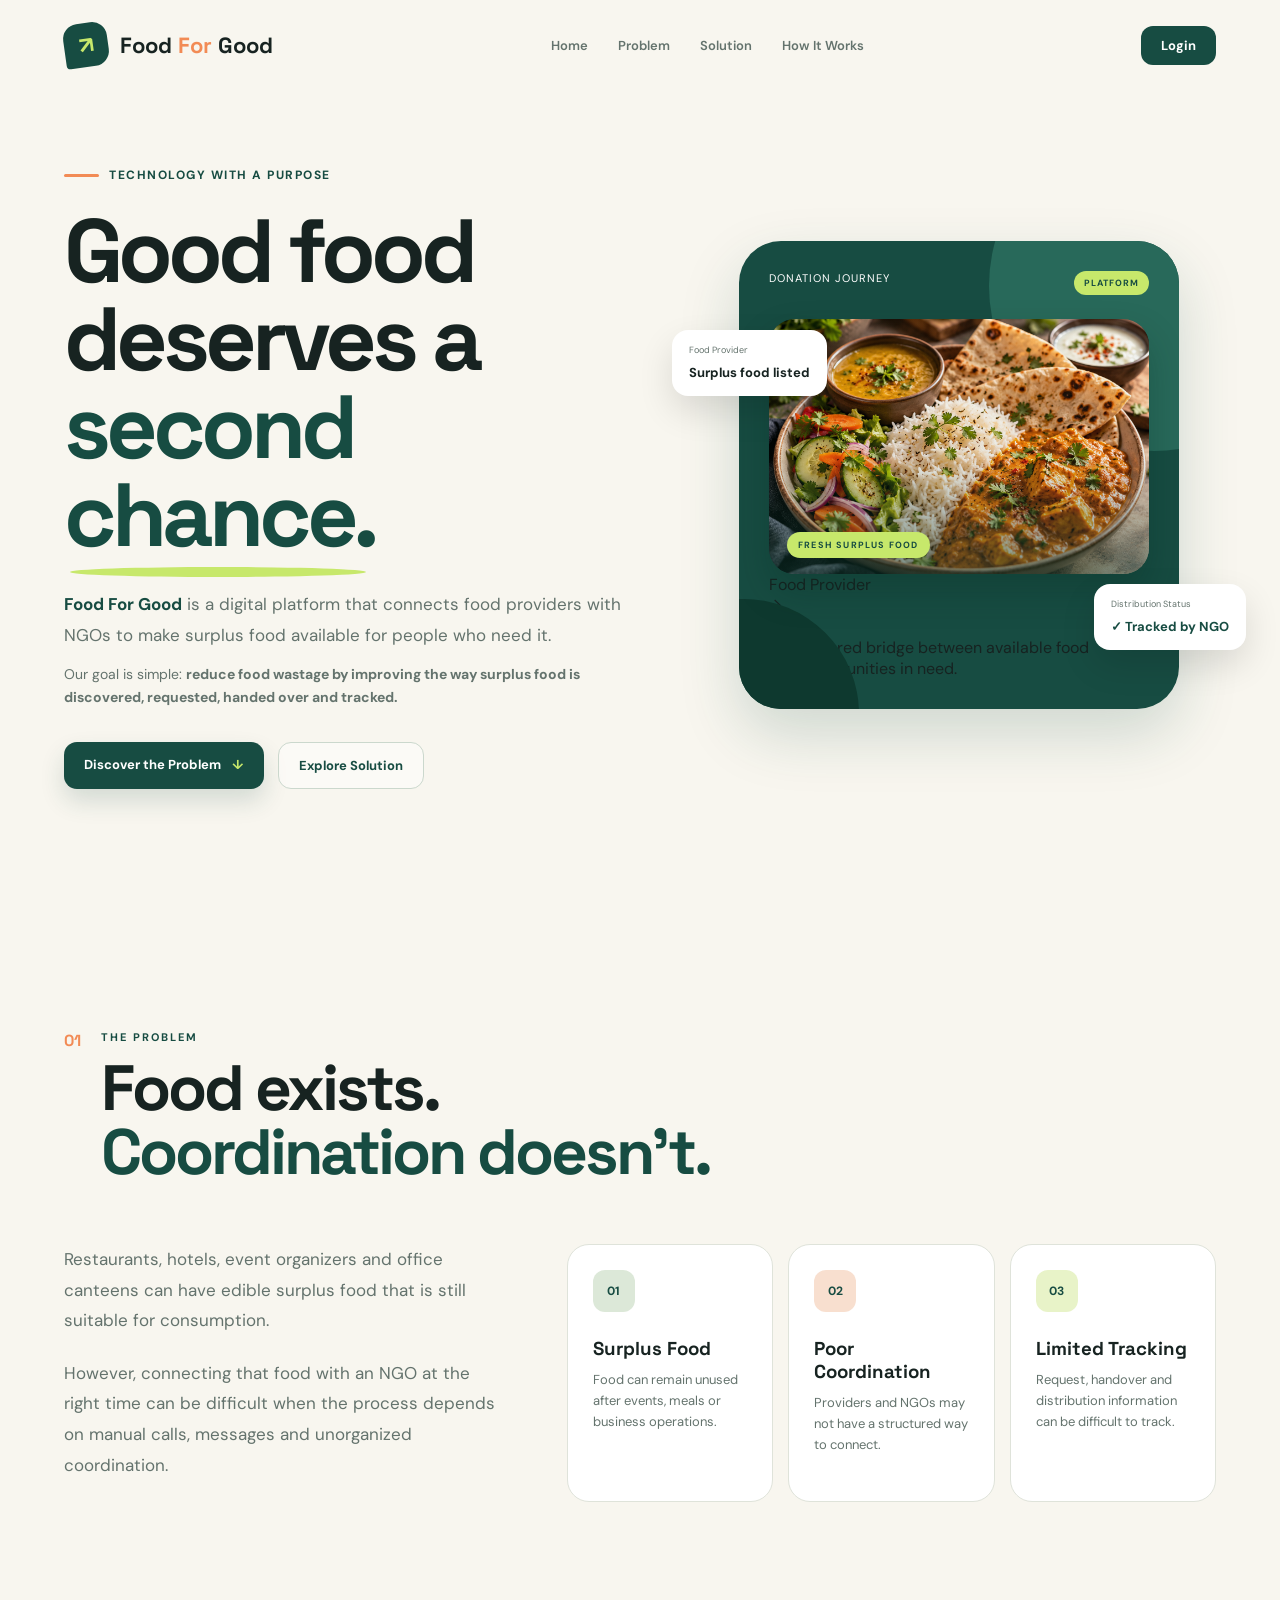
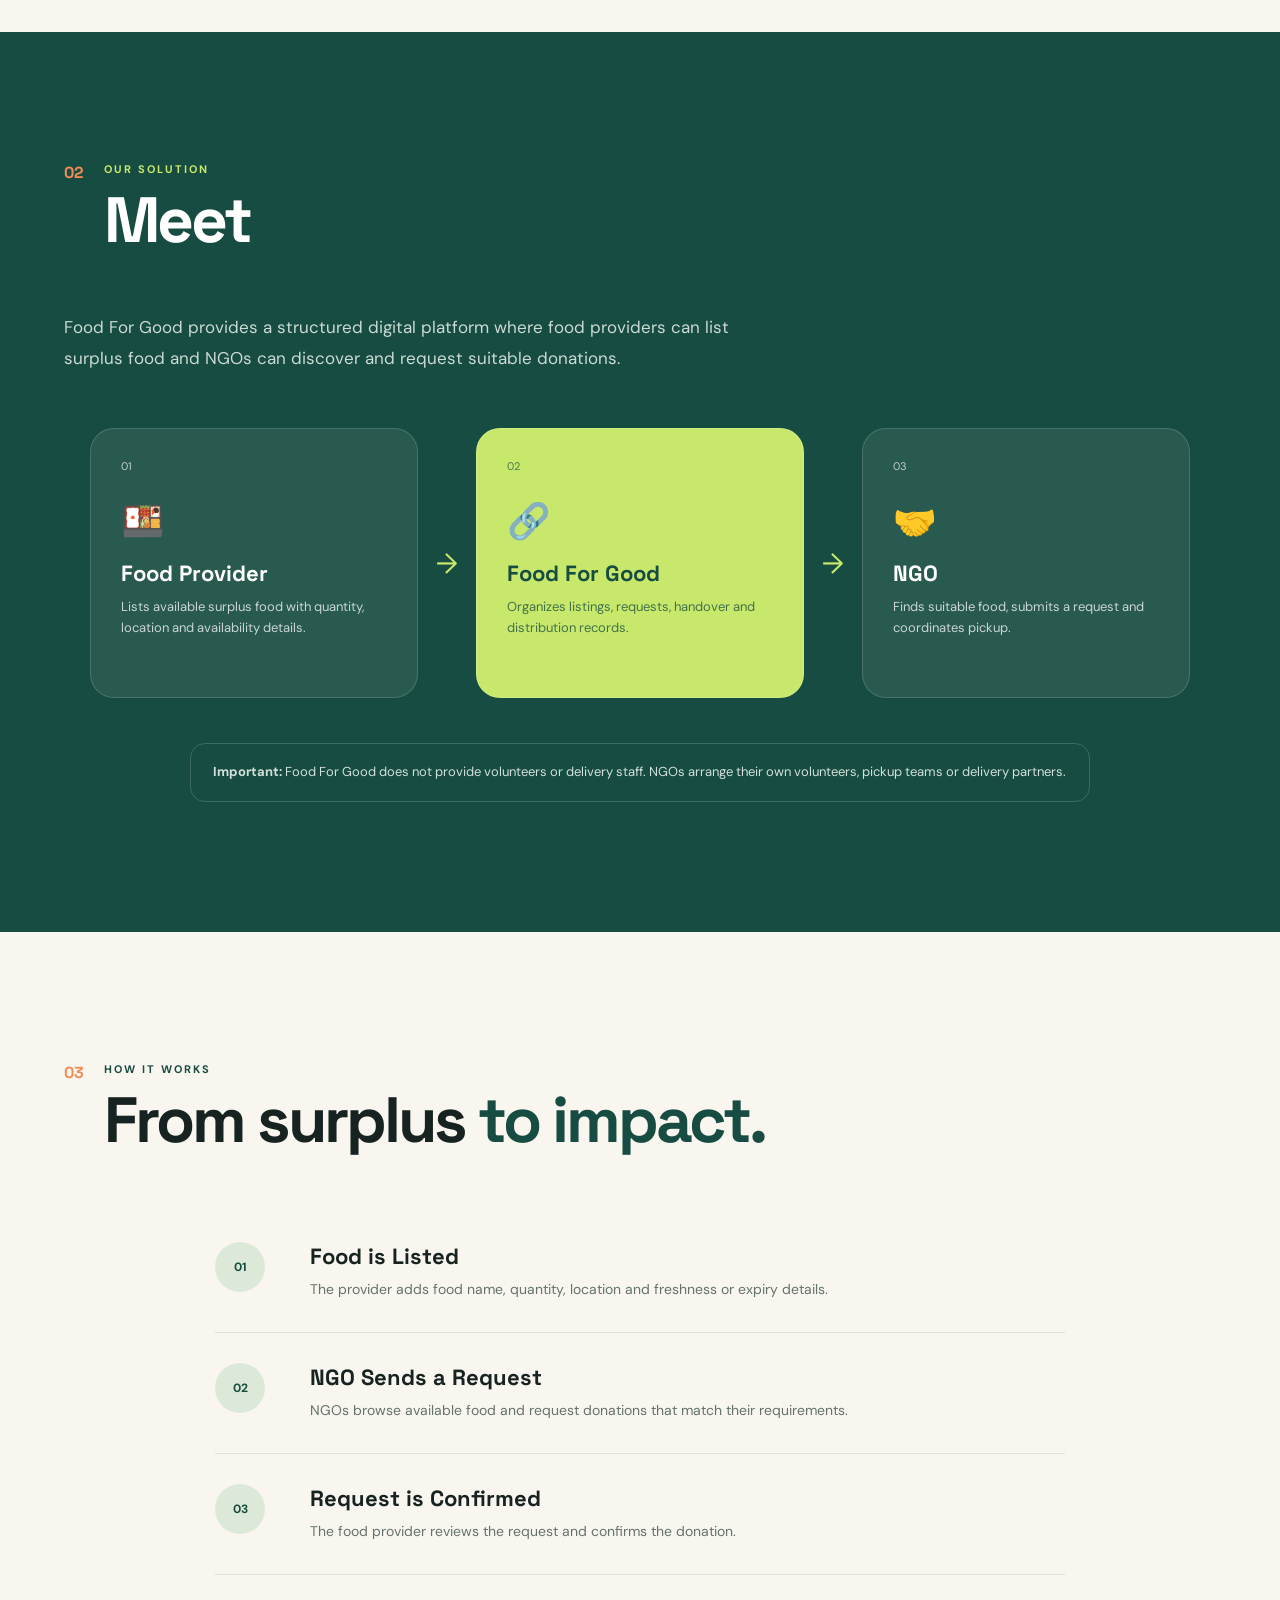
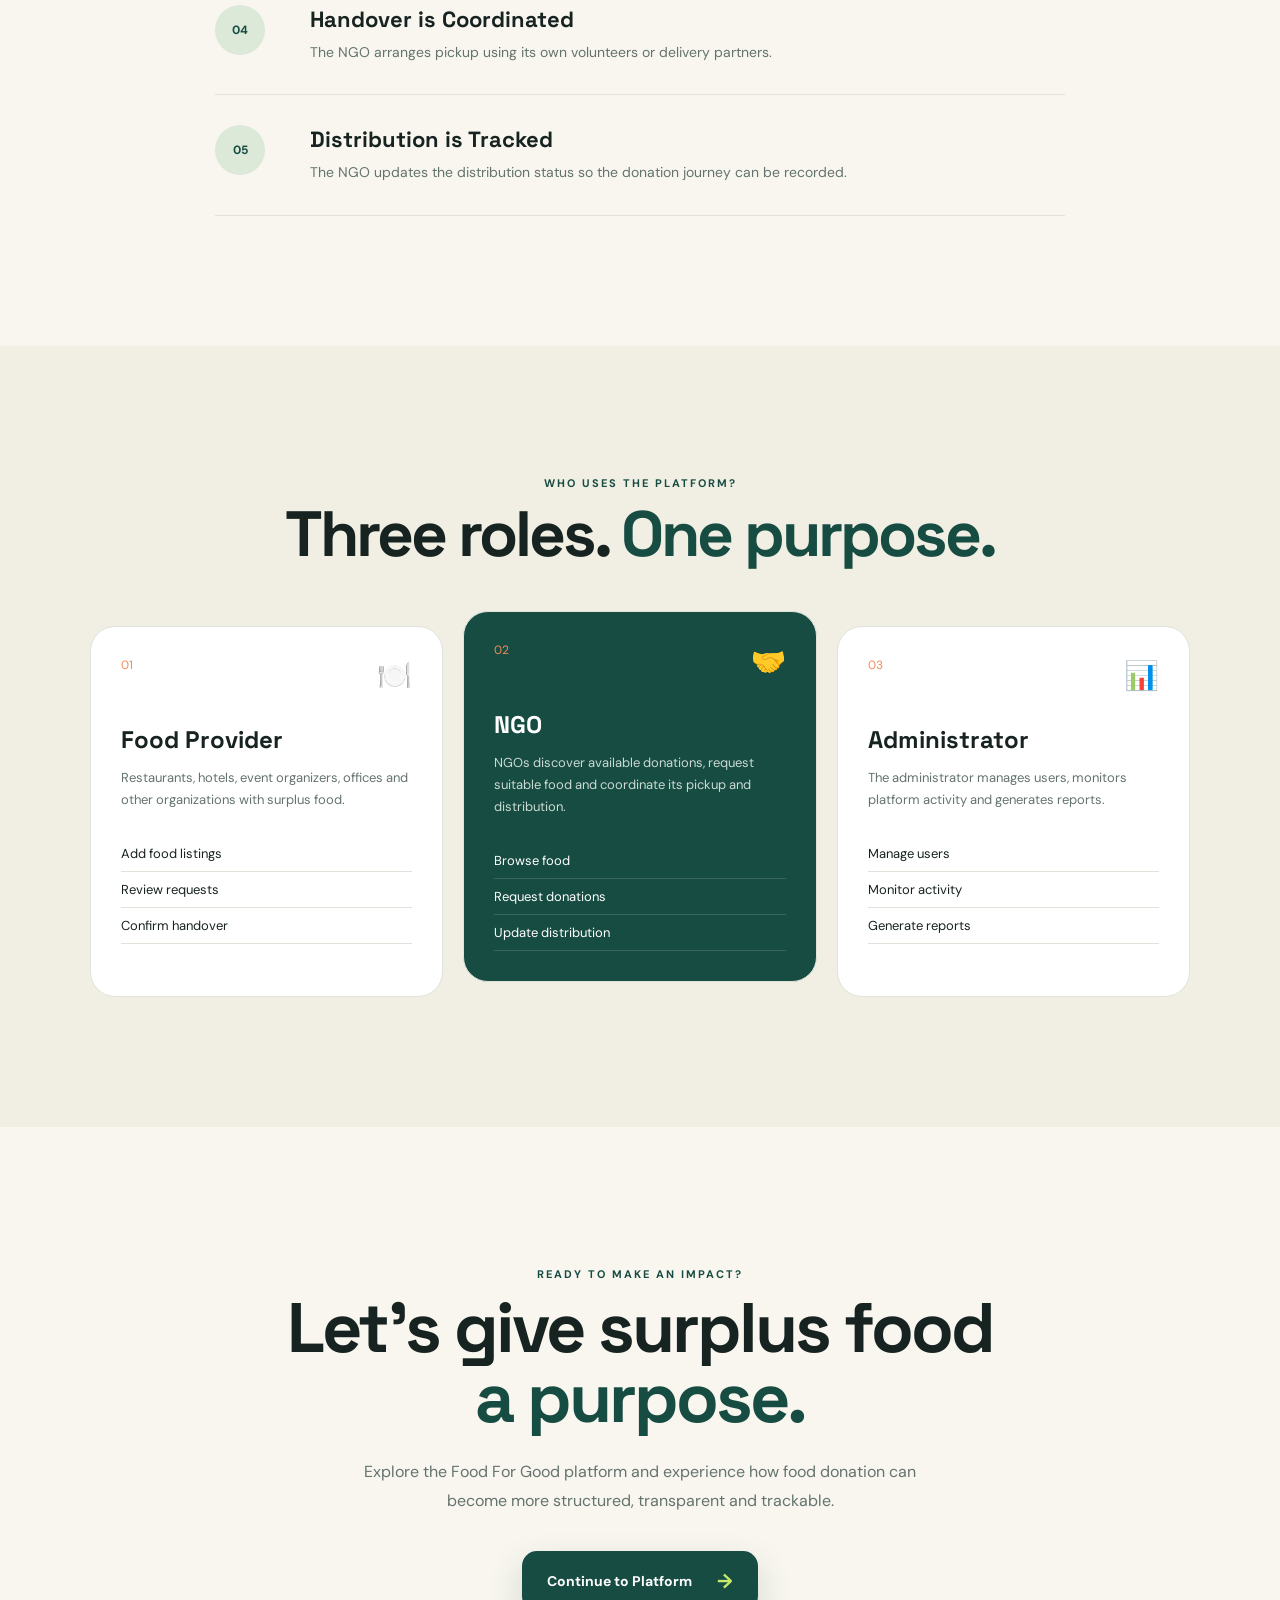
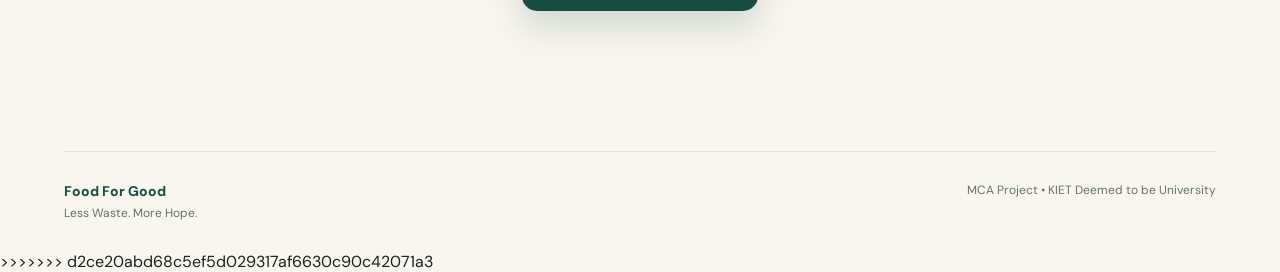
==== index.html @ d8c74108 "Initial commit" ====
<!DOCTYPE html>
<html lang="en">
<head>
  <meta charset="UTF-8" />
  <meta name="viewport" content="width=device-width, initial-scale=1.0" />

  <title>Food For Good</title>

  <!-- Google Fonts -->
  <link rel="preconnect" href="https://fonts.googleapis.com">
  <link rel="preconnect" href="https://fonts.gstatic.com" crossorigin>

  <link
    href="https://fonts.googleapis.com/css2?family=DM+Sans:wght@400;500;600;700&family=Space+Grotesk:wght@400;500;600;700&display=swap"
    rel="stylesheet"
  />

  <link rel="stylesheet" href="style.css">
</head>

<body>

  <!-- ================= NAVBAR ================= -->

  <header class="navbar">

    <a href="#home" class="brand">

      <div class="brand-mark">
        ↗
      </div>

      <div class="brand-name">
        Food <span>For</span> Good
      </div>

    </a>

    <nav class="nav-links">
      <a href="#home">Home</a>
      <a href="#problem">Problem</a>
      <a href="#solution">Solution</a>
      <a href="#working">How It Works</a>
    </nav>

    <a href="login.html" class="nav-login">
      Login
    </a>

  </header>




  <section class="hero section" id="home">

    <div class="hero-content">

      <div class="eyebrow">
        TECHNOLOGY WITH A PURPOSE
      </div>

      <h1>
        Good food
        <br>
        deserves a
        <br>
        <span>second chance.</span>
      </h1>

      <p class="description">

        <strong>Food For Good</strong> is a digital platform that connects
        food providers with NGOs to make surplus food available for people
        who need it.

      </p>

      <p class="small-description">

        Our goal is simple:
        <b>reduce food wastage by improving the way surplus food is
        discovered, requested, handed over and tracked.</b>

      </p>

      <div class="action-row">

        <a href="#problem" class="primary-button">
          Discover the Problem
          <span>↓</span>
        </a>

        <a href="#solution" class="secondary-button">
          Explore Solution
        </a>

      </div>

    </div>


    <!-- HERO VISUAL -->

    <div class="visual-area">

      <div class="floating-note note-one">

        <small>Food Provider</small>

        <strong>
          Surplus food listed
        </strong>

      </div>


      <div class="floating-note note-two">

        <small>Distribution Status</small>

        <strong>
          ✓ Tracked by NGO
        </strong>

      </div>


      <div class="visual-card">

        <div class="visual-top">

          <span>
            DONATION JOURNEY
          </span>

          <span class="status">
            PLATFORM
          </span>

        </div>


        <div class="food-photo">

          <img
            src="food.png"
            alt="Fresh Indian meal with rice, curry, naan and salad"
          />

          <div class="food-photo-label">
            FRESH SURPLUS FOOD
          </div>

        </div>


        <div class="connection">

          <div class="connection-item">
            Food Provider
          </div>

          <div class="connection-arrow">
            →
          </div>

          <div class="connection-item">
            NGO
          </div>

        </div>


        <p class="bottom-label">

          A structured bridge between available food
          <br>
          and communities in need.

        </p>

      </div>

    </div>

  </section>



  <!-- ================= PROBLEM ================= -->

  <section class="info-section section" id="problem">

    <div class="section-heading">

      <div class="section-number">
        01
      </div>

      <div>

        <p class="section-label">
          THE PROBLEM
        </p>

        <h2>
          Food exists.
          <br>
          <span>Coordination doesn't.</span>
        </h2>

      </div>

    </div>


    <div class="problem-layout">

      <div class="problem-text">

        <p>
          Restaurants, hotels, event organizers and office canteens
          can have edible surplus food that is still suitable for
          consumption.
        </p>

        <p>
          However, connecting that food with an NGO at the right
          time can be difficult when the process depends on
          manual calls, messages and unorganized coordination.
        </p>

      </div>


      <div class="problem-cards">

        <div class="problem-card">

          <div class="card-icon">
            01
          </div>

          <h3>
            Surplus Food
          </h3>

          <p>
            Food can remain unused after events,
            meals or business operations.
          </p>

        </div>


        <div class="problem-card">

          <div class="card-icon orange">
            02
          </div>

          <h3>
            Poor Coordination
          </h3>

          <p>
            Providers and NGOs may not have
            a structured way to connect.
          </p>

        </div>


        <div class="problem-card">

          <div class="card-icon lime">
            03
          </div>

          <h3>
            Limited Tracking
          </h3>

          <p>
            Request, handover and distribution
            information can be difficult to track.
          </p>

        </div>

      </div>

    </div>

  </section>



  <!-- ================= SOLUTION ================= -->

  <section class="solution-section section" id="solution">

    <div class="section-heading">

      <div class="section-number">
        02
      </div>

      <div>

        <p class="section-label">
          OUR SOLUTION
        </p>

        <h2>
          Meet
          <span>Food For Good.</span>
        </h2>

      </div>

    </div>


    <div class="solution-intro">

      <p>
        Food For Good provides a structured digital platform
        where food providers can list surplus food and NGOs
        can discover and request suitable donations.
      </p>

    </div>


    <div class="solution-flow">

      <div class="flow-card">

        <div class="flow-number">
          01
        </div>

        <div class="flow-icon">
          🍱
        </div>

        <h3>
          Food Provider
        </h3>

        <p>
          Lists available surplus food with
          quantity, location and availability details.
        </p>

      </div>


      <div class="flow-arrow">
        →
      </div>


      <div class="flow-card highlight">

        <div class="flow-number">
          02
        </div>

        <div class="flow-icon">
          🔗
        </div>

        <h3>
          Food For Good
        </h3>

        <p>
          Organizes listings, requests,
          handover and distribution records.
        </p>

      </div>


      <div class="flow-arrow">
        →
      </div>


      <div class="flow-card">

        <div class="flow-number">
          03
        </div>

        <div class="flow-icon">
          🤝
        </div>

        <h3>
          NGO
        </h3>

        <p>
          Finds suitable food, submits a request
          and coordinates pickup.
        </p>

      </div>

    </div>


    <div class="scope-note">

      <strong>Important:</strong>

      Food For Good does not provide volunteers or delivery staff.
      NGOs arrange their own volunteers, pickup teams or delivery partners.

    </div>

  </section>



  <!-- ================= WORKING ================= -->

  <section class="working-section section" id="working">

    <div class="section-heading">

      <div class="section-number">
        03
      </div>

      <div>

        <p class="section-label">
          HOW IT WORKS
        </p>

        <h2>
          From surplus
          <span>to impact.</span>
        </h2>

      </div>

    </div>


    <div class="timeline">

      <div class="timeline-item">

        <div class="timeline-number">
          01
        </div>

        <div>

          <h3>
            Food is Listed
          </h3>

          <p>
            The provider adds food name, quantity,
            location and freshness or expiry details.
          </p>

        </div>

      </div>


      <div class="timeline-item">

        <div class="timeline-number">
          02
        </div>

        <div>

          <h3>
            NGO Sends a Request
          </h3>

          <p>
            NGOs browse available food and request
            donations that match their requirements.
          </p>

        </div>

      </div>


      <div class="timeline-item">

        <div class="timeline-number">
          03
        </div>

        <div>

          <h3>
            Request is Confirmed
          </h3>

          <p>
            The food provider reviews the request
            and confirms the donation.
          </p>

        </div>

      </div>


      <div class="timeline-item">

        <div class="timeline-number">
          04
        </div>

        <div>

          <h3>
            Handover is Coordinated
          </h3>

          <p>
            The NGO arranges pickup using its own
            volunteers or delivery partners.
          </p>

        </div>

      </div>


      <div class="timeline-item">

        <div class="timeline-number">
          05
        </div>

        <div>

          <h3>
            Distribution is Tracked
          </h3>

          <p>
            The NGO updates the distribution status
            so the donation journey can be recorded.
          </p>

        </div>

      </div>

    </div>

  </section>



  <!-- ================= USERS ================= -->

  <section class="users-section section">

    <div class="section-heading centered">

      <p class="section-label">
        WHO USES THE PLATFORM?
      </p>

      <h2>
        Three roles.
        <span>One purpose.</span>
      </h2>

    </div>


    <div class="user-grid">

      <div class="user-card">

        <div class="user-top">
          <span>01</span>
          <div>🍽️</div>
        </div>

        <h3>
          Food Provider
        </h3>

        <p>
          Restaurants, hotels, event organizers,
          offices and other organizations with
          surplus food.
        </p>

        <ul>
          <li>Add food listings</li>
          <li>Review requests</li>
          <li>Confirm handover</li>
        </ul>

      </div>


      <div class="user-card featured">

        <div class="user-top">
          <span>02</span>
          <div>🤝</div>
        </div>

        <h3>
          NGO
        </h3>

        <p>
          NGOs discover available donations,
          request suitable food and coordinate
          its pickup and distribution.
        </p>

        <ul>
          <li>Browse food</li>
          <li>Request donations</li>
          <li>Update distribution</li>
        </ul>

      </div>


      <div class="user-card">

        <div class="user-top">
          <span>03</span>
          <div>📊</div>
        </div>

        <h3>
          Administrator
        </h3>

        <p>
          The administrator manages users,
          monitors platform activity and
          generates reports.
        </p>

        <ul>
          <li>Manage users</li>
          <li>Monitor activity</li>
          <li>Generate reports</li>
        </ul>

      </div>

    </div>

  </section>



  <!-- ================= FINAL CTA ================= -->

  <section class="final-section">

    <div class="final-content">

      <p class="section-label">
        READY TO MAKE AN IMPACT?
      </p>

      <h2>
        Let's give surplus food
        <span>a purpose.</span>
      </h2>

      <p>
        Explore the Food For Good platform and
        experience how food donation can become
        more structured, transparent and trackable.
      </p>


      <a href="login.html" class="next-button">

        Continue to Platform

        <span>
          →
        </span>

      </a>

    </div>

  </section>



  

  <footer class="footer">

    <div>

      <strong>
        Food For Good
      </strong>

      <p>
        Less Waste. More Hope.
      </p>

    </div>


    <div>
      MCA Project • KIET Deemed to be University
    </div>

  </footer>


</body>
</html>
>>>>>>> d2ce20abd68c5ef5d029317af6630c90c42071a3
---- style.css ----
@import url("https://fonts.googleapis.com/css2?family=DM+Sans:wght@400;500;600;700&family=Space+Grotesk:wght@400;500;600;700&display=swap");


/* =========================
   VARIABLES
========================= */

:root {

  --ink: #172321;

  --muted: #64736d;

  --cream: #f8f6ef;

  --sage: #dce8d8;

  --green: #174c42;

  --dark-green: #0e392f;

  --lime: #c7e86b;

  --orange: #f28b55;

  --light-orange: #f7d8b8;

  --white: #ffffff;

  --border: #dfe3da;

}


/* =========================
   RESET
========================= */

* {
  margin: 0;
  padding: 0;
  box-sizing: border-box;
}


html {
  scroll-behavior: smooth;
}


body {

  font-family: "DM Sans", sans-serif;

  background: var(--cream);

  color: var(--ink);

  overflow-x: hidden;

}


a {
  text-decoration: none;
  color: inherit;
}


/* =========================
   NAVBAR
========================= */

.navbar {

  width: min(1180px, 90%);

  margin: auto;

  height: 90px;

  display: flex;

  align-items: center;

  justify-content: space-between;

  gap: 30px;

}


.brand {

  display: flex;

  align-items: center;

  gap: 12px;

}


.brand-mark {

  width: 44px;

  height: 44px;

  background: var(--green);

  color: var(--lime);

  display: grid;

  place-items: center;

  border-radius: 15px 15px 15px 4px;

  font-size: 23px;

  font-weight: 700;

  transform: rotate(-8deg);

}


.brand-name {

  font-family: "Space Grotesk", sans-serif;

  font-size: 22px;

  font-weight: 700;

}


.brand-name span {

  color: var(--orange);

}


.nav-links {

  display: flex;

  gap: 30px;

}


.nav-links a {

  color: var(--muted);

  font-size: 13px;

  font-weight: 600;

  transition: 0.3s;

}


.nav-links a:hover {

  color: var(--green);

}


.nav-login {

  background: var(--green);

  color: white;

  padding: 11px 20px;

  border-radius: 12px;

  font-size: 13px;

  font-weight: 700;

  transition: 0.3s;

}


.nav-login:hover {

  background: var(--dark-green);

  transform: translateY(-2px);

}


/* =========================
   GENERAL
========================= */

.section {

  width: min(1180px, 90%);

  margin: auto;

}


/* =========================
   HERO
========================= */

.hero {

  min-height: calc(100vh - 90px);

  display: grid;

  grid-template-columns: 1.05fr 0.95fr;

  align-items: center;

  gap: 70px;

  padding: 60px 0 100px;

}


.hero-content {

  animation: fadeUp 0.8s ease;

}


.eyebrow {

  display: inline-flex;

  align-items: center;

  gap: 10px;

  color: var(--green);

  font-size: 12px;

  font-weight: 700;

  letter-spacing: 1.5px;

  margin-bottom: 25px;

}


.eyebrow::before {

  content: "";

  width: 35px;

  height: 3px;

  background: var(--orange);

  border-radius: 10px;

}


h1 {

  font-family: "Space Grotesk", sans-serif;

  font-size: clamp(55px, 7vw, 90px);

  line-height: 0.98;

  letter-spacing: -5px;

  margin-bottom: 30px;

}


h1 span {

  color: var(--green);

  position: relative;

}


h1 span::after {

  content: "";

  position: absolute;

  width: 95%;

  height: 10px;

  background: var(--lime);

  bottom: -5px;

  left: 2%;

  border-radius: 50%;

  z-index: -1;

}


.description {

  max-width: 570px;

  color: var(--muted);

  font-size: 17px;

  line-height: 1.8;

}


.description strong {

  color: var(--green);

}


.small-description {

  max-width: 560px;

  margin-top: 12px;

  color: var(--muted);

  font-size: 14px;

  line-height: 1.7;

}


.action-row {

  display: flex;

  gap: 14px;

  margin-top: 32px;

  flex-wrap: wrap;

}


.primary-button,
.secondary-button {

  padding: 14px 20px;

  border-radius: 13px;

  font-size: 13px;

  font-weight: 700;

  transition: 0.3s;

}


.primary-button {

  background: var(--green);

  color: white;

  box-shadow: 0 12px 25px rgba(23,76,66,0.16);

}


.primary-button span {

  color: var(--lime);

  margin-left: 8px;

}


.primary-button:hover {

  transform: translateY(-3px);

  background: var(--dark-green);

}


.secondary-button {

  border: 1px solid #cbd8cd;

  color: var(--green);

  background: rgba(255,255,255,0.4);

}


.secondary-button:hover {

  background: white;

  transform: translateY(-3px);

}


/* =========================
   HERO VISUAL
========================= */

.visual-area {

  position: relative;

  min-height: 510px;

  display: grid;

  place-items: center;

}


.visual-card {

  width: min(440px, 100%);

  min-height: 450px;

  background: var(--green);

  border-radius: 42px;

  padding: 30px;

  position: relative;

  overflow: hidden;

  box-shadow: 0 25px 60px rgba(23,76,66,0.18);

}


.visual-card::before {

  content: "";

  position: absolute;

  width: 330px;

  height: 330px;

  border-radius: 50%;

  background: #28695a;

  right: -140px;

  top: -120px;

}


.visual-card::after {

  content: "";

  position: absolute;

  width: 230px;

  height: 230px;

  border-radius: 50%;

  background: var(--dark-green);

  left: -110px;

  bottom: -120px;

}


.visual-top {

  position: relative;

  z-index: 2;

  display: flex;

  justify-content: space-between;

  color: white;

  font-size: 11px;

  letter-spacing: 1px;

}


.status {

  background: var(--lime);

  color: var(--green);

  padding: 6px 10px;

  border-radius: 20px;

  font-size: 9px;

  font-weight: 700;

}


/* FOOD PHOTO */

.food-photo {
  height: 255px;
  position: relative;
  z-index: 2;
  overflow: hidden;
  border-radius: 26px;
  margin-top: 24px;
  background: #173f37;
  box-shadow: 0 18px 35px rgba(8,42,34,0.28);
}

.food-photo img {
  width: 100%;
  height: 100%;
  display: block;
  object-fit: cover;
  object-position: center;
  transition: transform 0.5s ease;
}

.food-photo:hover img {
  transform: scale(1.04);
}

.food-photo::after {
  content: "";
  position: absolute;
  inset: 0;
  background: linear-gradient(
    to bottom,
    rgba(14,57,47,0.02),
    rgba(14,57,47,0.08) 55%,
    rgba(14,57,47,0.55)
  );
  pointer-events: none;
}

.food-photo-label {
  position: absolute;
  z-index: 2;
  left: 18px;
  bottom: 16px;
  padding: 7px 11px;
  border-radius: 20px;
  background: var(--lime);
  color: var(--green);
  font-size: 9px;
  font-weight: 700;
  letter-spacing: 1.2px;
}

/* FLOATING */

.floating-note {

  position: absolute;

  z-index: 5;

  background: white;

  padding: 14px 17px;

  border-radius: 16px;

  box-shadow: 0 15px 35px rgba(0,0,0,0.12);

}


.floating-note small {

  display: block;

  color: var(--muted);

  font-size: 9px;

  margin-bottom: 5px;

}


.floating-note strong {

  font-size: 13px;

}


.note-one {

  top: 110px;

  left: -30px;

}


.note-two {

  bottom: 80px;

  right: -30px;

}


.note-two strong {

  color: var(--green);

}


/* =========================
   SECTION HEADINGS
========================= */

.info-section,
.solution-section,
.working-section,
.users-section {

  padding: 130px 0;

}


.section-heading {

  display: flex;

  align-items: flex-start;

  gap: 20px;

  margin-bottom: 60px;

}


.section-number {

  color: var(--orange);

  font-family: "Space Grotesk", sans-serif;

  font-weight: 700;

  font-size: 16px;

}


.section-label {

  color: var(--green);

  font-size: 11px;

  letter-spacing: 2px;

  font-weight: 700;

  margin-bottom: 12px;

}


.section-heading h2 {

  font-family: "Space Grotesk", sans-serif;

  font-size: clamp(40px,5vw,64px);

  line-height: 1;

  letter-spacing: -3px;

}


.section-heading h2 span {

  color: var(--green);

}


/* =========================
   PROBLEM
========================= */

.problem-layout {

  display: grid;

  grid-template-columns: 0.8fr 1.2fr;

  gap: 70px;

}


.problem-text p {

  color: var(--muted);

  font-size: 17px;

  line-height: 1.8;

  margin-bottom: 22px;

}


.problem-cards {

  display: grid;

  grid-template-columns: repeat(3,1fr);

  gap: 15px;

}


.problem-card {

  background: white;

  border: 1px solid var(--border);

  padding: 25px;

  border-radius: 22px;

  min-height: 230px;

  transition: 0.3s;

}


.problem-card:hover {

  transform: translateY(-6px);

  box-shadow: 0 20px 40px rgba(0,0,0,0.07);

}


.card-icon {

  width: 42px;

  height: 42px;

  background: var(--sage);

  color: var(--green);

  display: grid;

  place-items: center;

  border-radius: 12px;

  font-weight: 700;

  font-size: 12px;

  margin-bottom: 25px;

}


.card-icon.orange {

  background: #f8dfcf;

}


.card-icon.lime {

  background: #e8f3c8;

}


.problem-card h3 {

  font-family: "Space Grotesk",sans-serif;

  margin-bottom: 10px;

}


.problem-card p {

  color: var(--muted);

  font-size: 13px;

  line-height: 1.6;

}


/* =========================
   SOLUTION
========================= */

.solution-section {

  background: var(--green);

  width: 100%;

  padding-left: 5%;

  padding-right: 5%;

  color: white;

}


.solution-section .section-label {

  color: var(--lime);

}


.solution-section .section-heading h2 {

  color: white;

}


.solution-section .solution-intro {

  max-width: 700px;

  margin-bottom: 55px;

}


.solution-intro p {

  color: #cbdad4;

  font-size: 17px;

  line-height: 1.8;

}


.solution-flow {

  display: grid;

  grid-template-columns: 1fr auto 1fr auto 1fr;

  align-items: center;

  gap: 18px;

  max-width: 1100px;

  margin: auto;

}


.flow-card {

  background: rgba(255,255,255,0.08);

  border: 1px solid rgba(255,255,255,0.15);

  padding: 30px;

  border-radius: 24px;

  min-height: 270px;

}


.flow-card.highlight {

  background: var(--lime);

  color: var(--green);

}


.flow-number {

  font-size: 11px;

  opacity: 0.7;

}


.flow-icon {

  font-size: 35px;

  margin: 25px 0 15px;

}


.flow-card h3 {

  font-family: "Space Grotesk",sans-serif;

  font-size: 22px;

  margin-bottom: 10px;

}


.flow-card p {

  font-size: 13px;

  line-height: 1.6;

  opacity: 0.75;

}


.flow-arrow {

  color: var(--lime);

  font-size: 28px;

}


.scope-note {

  max-width: 900px;

  margin: 45px auto 0;

  padding: 18px 22px;

  border: 1px solid rgba(255,255,255,0.16);

  border-radius: 15px;

  color: #d2e0da;

  font-size: 13px;

  line-height: 1.6;

}


/* =========================
   WORKING
========================= */

.timeline {

  max-width: 850px;

  margin: auto;

}


.timeline-item {

  display: grid;

  grid-template-columns: 70px 1fr;

  gap: 25px;

  padding: 30px 0;

  border-bottom: 1px solid var(--border);

}


.timeline-number {

  width: 50px;

  height: 50px;

  border-radius: 50%;

  background: var(--sage);

  color: var(--green);

  display: grid;

  place-items: center;

  font-weight: 700;

  font-size: 12px;

}


.timeline-item h3 {

  font-family: "Space Grotesk",sans-serif;

  font-size: 22px;

  margin-bottom: 8px;

}


.timeline-item p {

  color: var(--muted);

  line-height: 1.7;

  font-size: 14px;

}


/* =========================
   USERS
========================= */

.users-section {

  background: #f1eee4;

  width: 100%;

  padding-left: 5%;

  padding-right: 5%;

}


.centered {

  display: block;

  text-align: center;

}


.user-grid {

  max-width: 1100px;

  margin: auto;

  display: grid;

  grid-template-columns: repeat(3,1fr);

  gap: 20px;

}


.user-card {

  background: white;

  border-radius: 25px;

  padding: 30px;

  border: 1px solid var(--border);

}


.user-card.featured {

  background: var(--green);

  color: white;

  transform: translateY(-15px);

}


.user-top {

  display: flex;

  justify-content: space-between;

  color: var(--orange);

  font-size: 12px;

}


.user-top div {

  font-size: 28px;

}


.user-card h3 {

  font-family: "Space Grotesk",sans-serif;

  font-size: 24px;

  margin: 30px 0 12px;

}


.user-card p {

  color: var(--muted);

  font-size: 13px;

  line-height: 1.7;

}


.featured p {

  color: #cbdad4;

}


.user-card ul {

  list-style: none;

  margin-top: 25px;

}


.user-card li {

  padding: 9px 0;

  font-size: 13px;

  border-bottom: 1px solid var(--border);

}


.featured li {

  border-color: rgba(255,255,255,0.15);

}


/* =========================
   FINAL CTA
========================= */

.final-section {

  padding: 140px 20px;

  background: var(--cream);

  text-align: center;

}


.final-content {

  max-width: 750px;

  margin: auto;

}


.final-content h2 {

  font-family: "Space Grotesk",sans-serif;

  font-size: clamp(42px,6vw,70px);

  line-height: 1;

  letter-spacing: -3px;

  margin-bottom: 25px;

}


.final-content h2 span {

  color: var(--green);

}


.final-content > p:not(.section-label) {

  max-width: 600px;

  margin: auto auto 35px;

  color: var(--muted);

  line-height: 1.8;

}


.next-button {

  display: inline-flex;

  align-items: center;

  gap: 25px;

  padding: 17px 25px;

  background: var(--green);

  color: white;

  border-radius: 15px;

  font-size: 14px;

  font-weight: 700;

  box-shadow: 0 15px 35px rgba(23,76,66,0.18);

  transition: 0.3s;

}


.next-button span {

  color: var(--lime);

  font-size: 20px;

}


.next-button:hover {

  transform: translateY(-4px);

  background: var(--dark-green);

}


/* =========================
   FOOTER
========================= */

.footer {

  width: min(1180px,90%);

  margin: auto;

  padding: 30px 0;

  border-top: 1px solid var(--border);

  display: flex;

  justify-content: space-between;

  gap: 20px;

  color: var(--muted);

  font-size: 12px;

}


.footer strong {

  color: var(--green);

  font-size: 14px;

}


.footer p {

  margin-top: 5px;

}


/* =========================
   ANIMATION
========================= */

@keyframes fadeUp {

  from {

    opacity: 0;

    transform: translateY(25px);

  }

  to {

    opacity: 1;

    transform: translateY(0);

  }

}


/* =========================
   TABLET
========================= */

@media (max-width: 900px) {

  .nav-links {

    display: none;

  }


  .hero {

    grid-template-columns: 1fr;

    text-align: center;

  }


  .description,
  .small-description {

    margin-left: auto;

    margin-right: auto;

  }


  .action-row {

    justify-content: center;

  }


  .visual-area {

    min-height: 450px;

  }


  .problem-layout {

    grid-template-columns: 1fr;

  }


  .problem-cards {

    grid-template-columns: 1fr;

  }


  .solution-flow {

    grid-template-columns: 1fr;

  }


  .flow-arrow {

    transform: rotate(90deg);

    text-align: center;

  }


  .user-grid {

    grid-template-columns: 1fr;

  }


  .user-card.featured {

    transform: none;

  }

}


/* =========================
   MOBILE
========================= */

@media (max-width: 550px) {

  .navbar {

    height: 75px;

  }


  .nav-login {

    padding: 9px 14px;

  }


  .brand-name {

    font-size: 18px;

  }


  h1 {

    font-size: 52px;

    letter-spacing: -3px;

  }


  .visual-card {

    min-height: 400px;

    border-radius: 30px;

  }


  .food-photo {

    height: 230px;

    border-radius: 22px;

  }


  .note-one {

    left: -5px;

  }


  .note-two {

    right: -5px;

  }


  .section-heading h2 {

    font-size: 40px;

  }


  .info-section,
  .solution-section,
  .working-section,
  .users-section {

    padding-top: 90px;

    padding-bottom: 90px;

  }


  .timeline-item {

    grid-template-columns: 50px 1fr;

    gap: 15px;

  }


  .footer {

    flex-direction: column;

    text-align: center;

  }

}
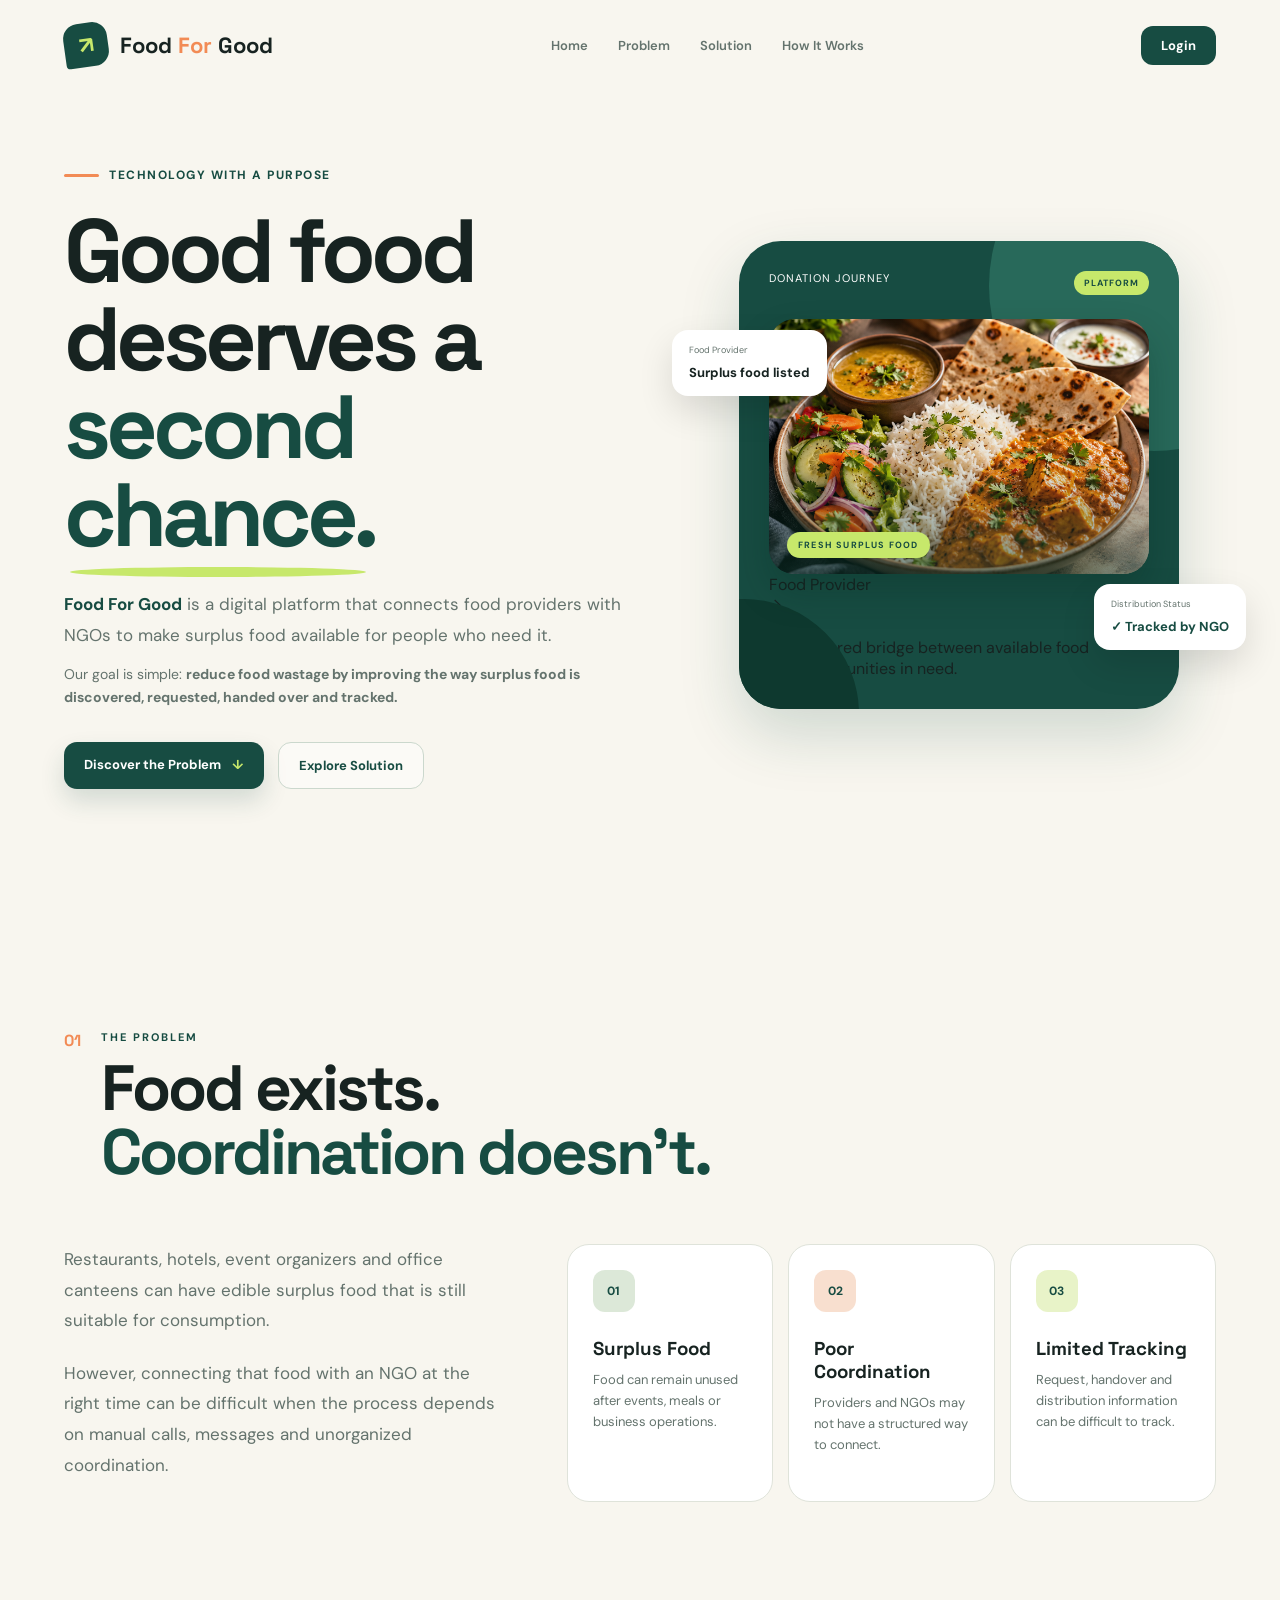
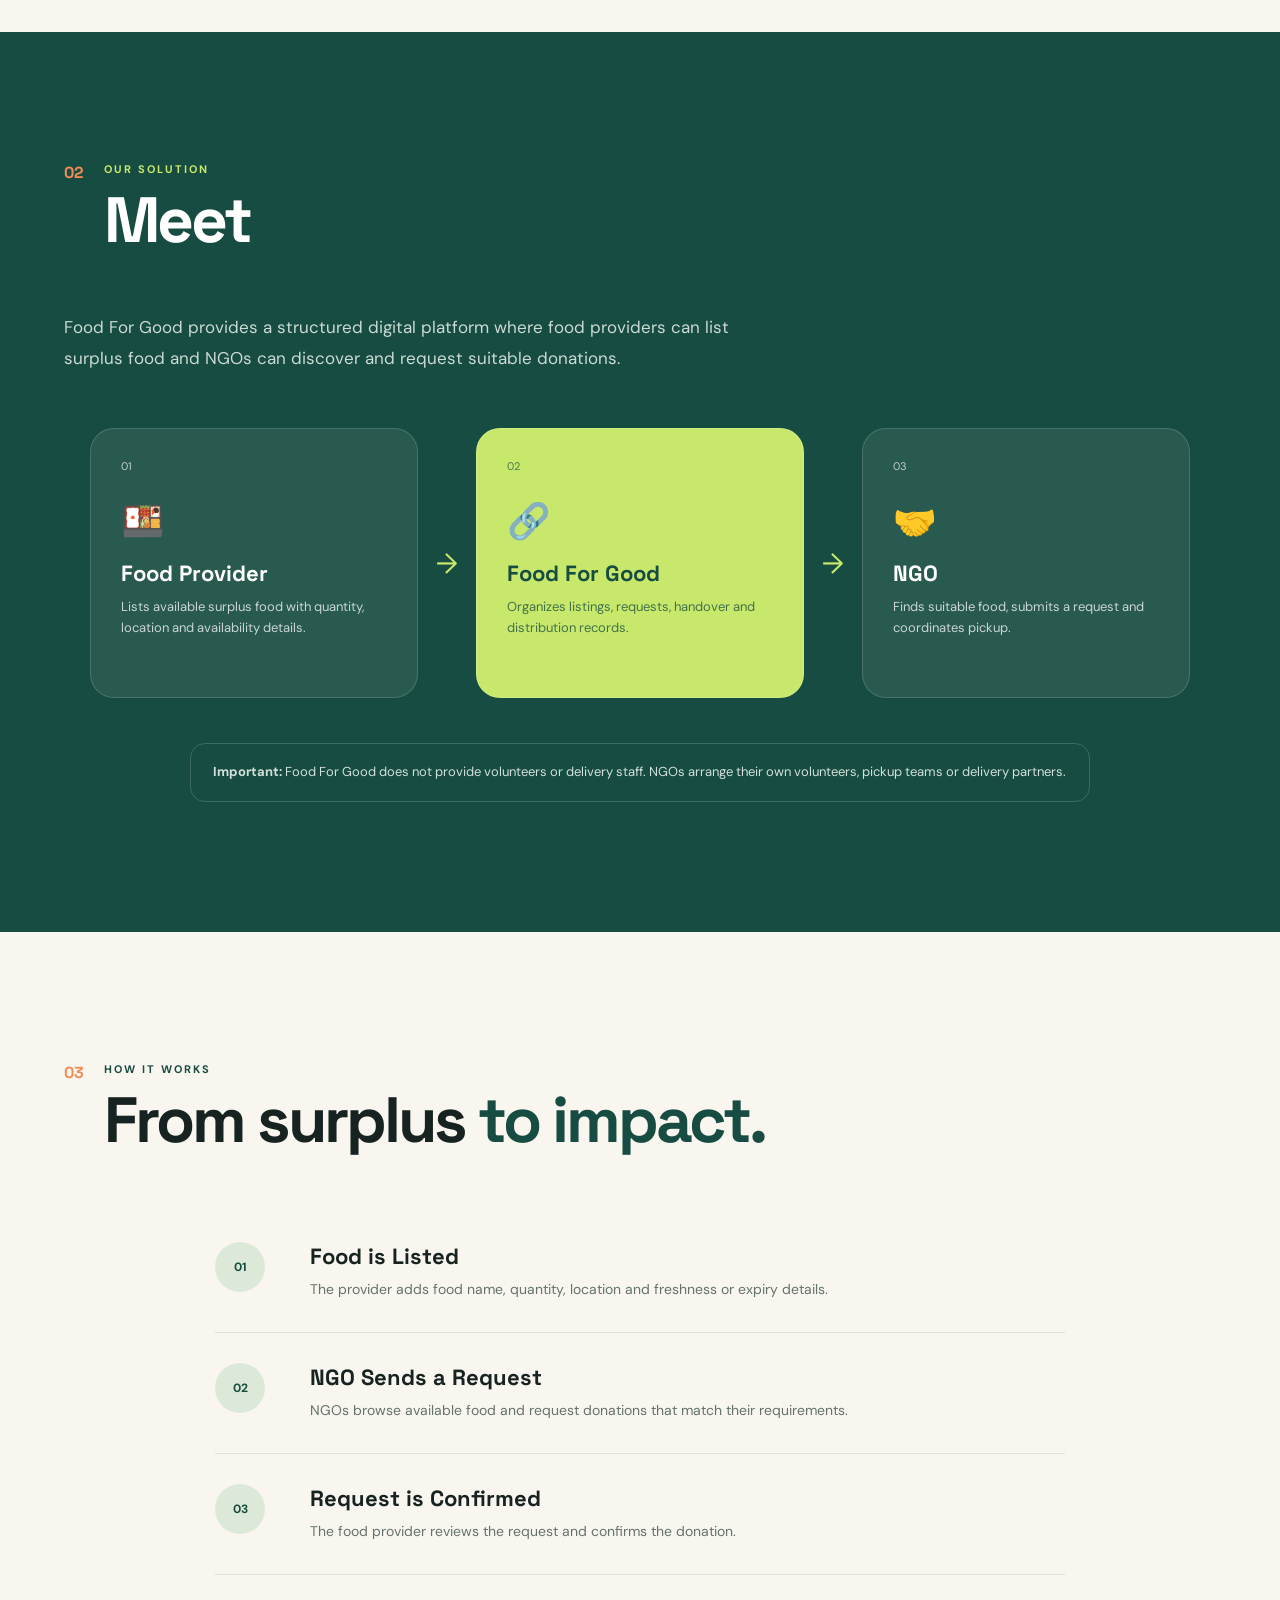
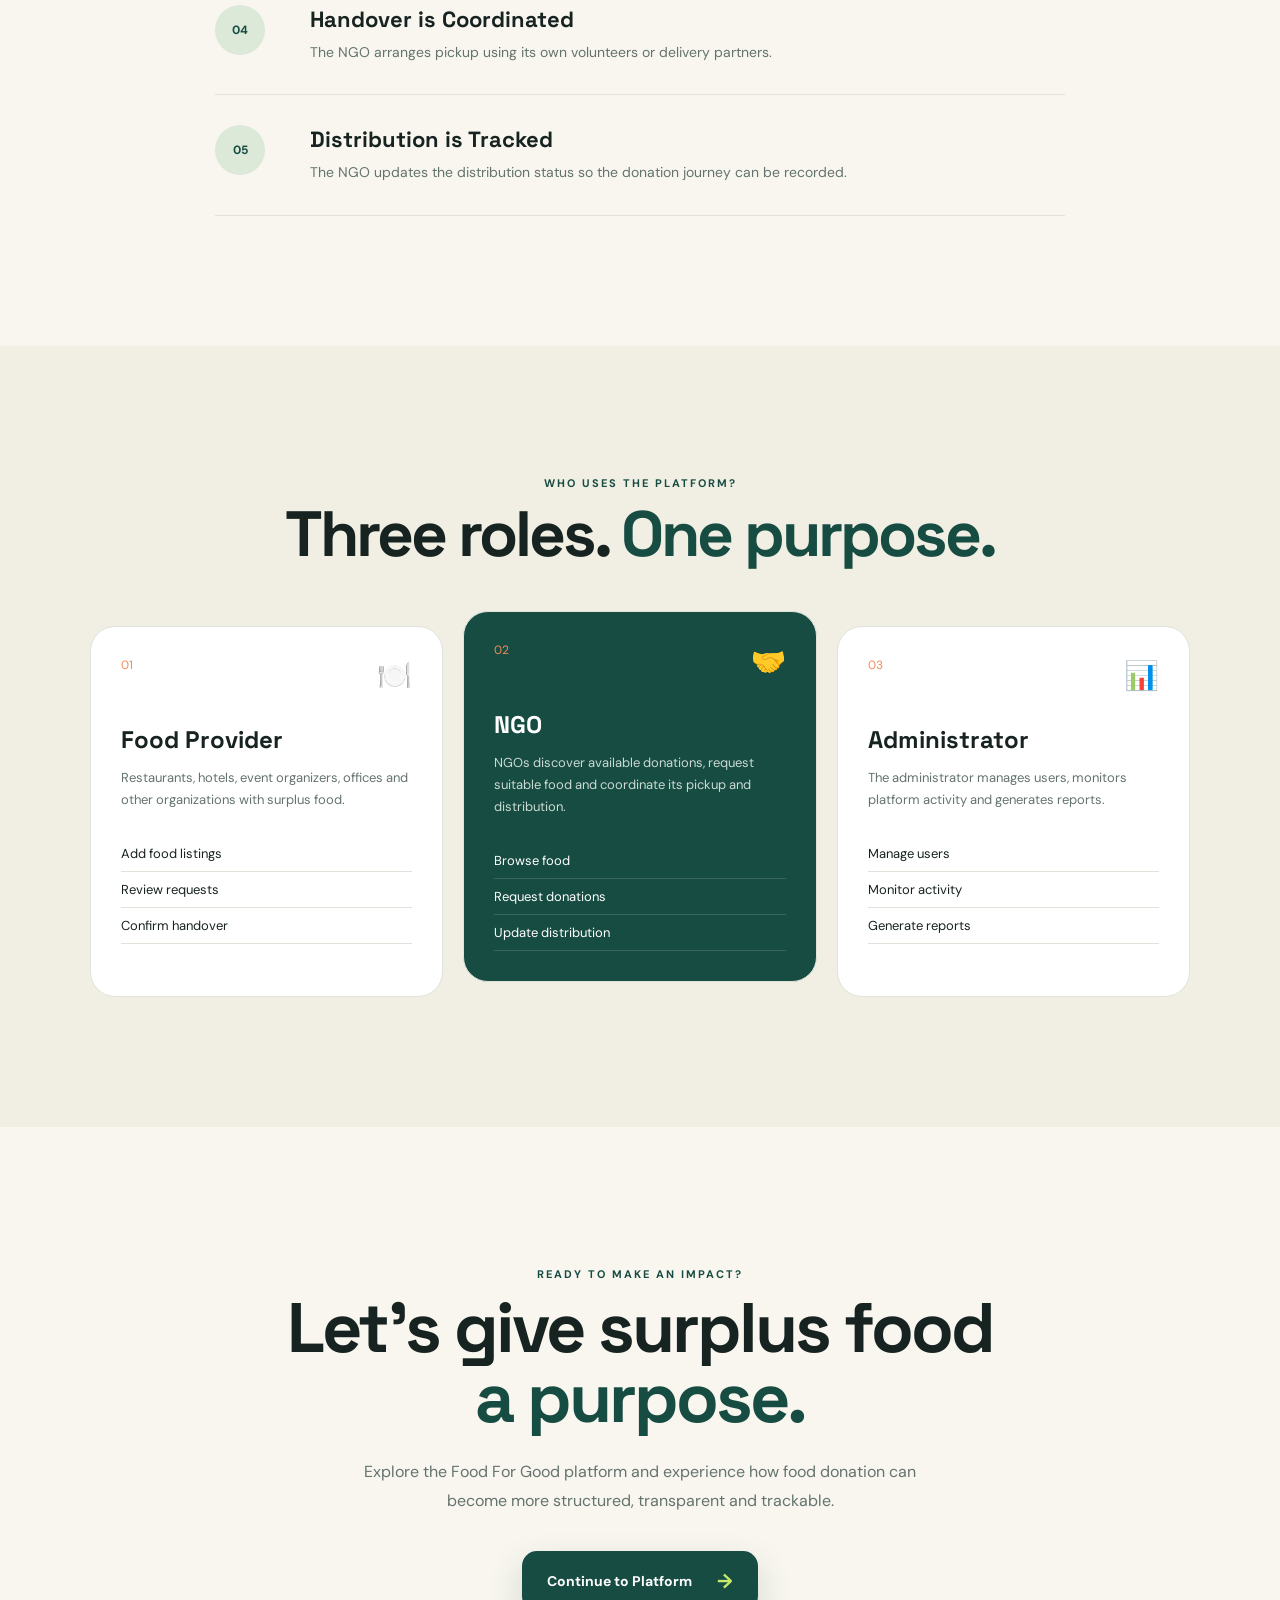
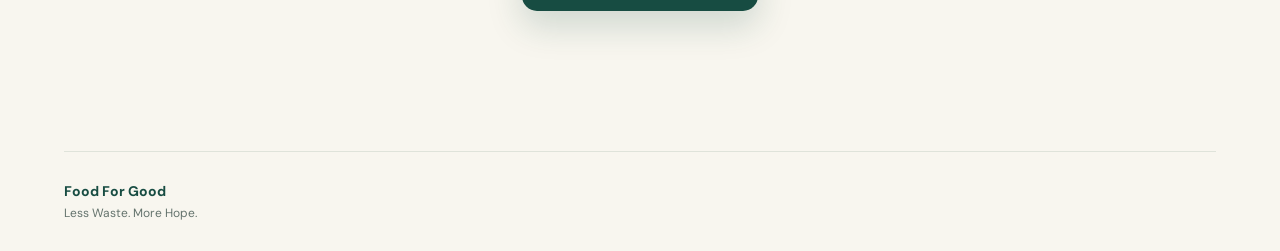
==== commit 9bcc57c5: "Changes" ====
--- a/index.html
+++ b/index.html
@@ -7,9 +7,8 @@
 
   <title>Food For Good</title>
 
-  <!-- Google Fonts -->
-  <link rel="preconnect" href="https://fonts.googleapis.com">
-  <link rel="preconnect" href="https://fonts.gstatic.com" crossorigin>
+
+
 
   <link
     href="https://fonts.googleapis.com/css2?family=DM+Sans:wght@400;500;600;700&family=Space+Grotesk:wght@400;500;600;700&display=swap"
@@ -21,7 +20,7 @@
 
 <body>
 
-  <!-- ================= NAVBAR ================= -->
+
 
   <header class="navbar">
 
@@ -101,7 +100,7 @@
     </div>
 
 
-    <!-- HERO VISUAL -->
+
 
     <div class="visual-area">
 
@@ -189,7 +188,7 @@
 
 
 
-  <!-- ================= PROBLEM ================= -->
+
 
   <section class="info-section section" id="problem">
 
@@ -298,7 +297,6 @@
 
 
 
-  <!-- ================= SOLUTION ================= -->
 
   <section class="solution-section section" id="solution">
 
@@ -428,7 +426,7 @@
 
 
 
-  <!-- ================= WORKING ================= -->
+
 
   <section class="working-section section" id="working">
 
@@ -571,7 +569,6 @@
 
 
 
-  <!-- ================= USERS ================= -->
 
   <section class="users-section section">
 
@@ -729,13 +726,8 @@
     </div>
 
 
-    <div>
-      MCA Project • KIET Deemed to be University
-    </div>
-
   </footer>
 
 
 </body>
 </html>
->>>>>>> d2ce20abd68c5ef5d029317af6630c90c42071a3
--- a/style.css
+++ b/style.css
@@ -1,9 +1,6 @@
 @import url("https://fonts.googleapis.com/css2?family=DM+Sans:wght@400;500;600;700&family=Space+Grotesk:wght@400;500;600;700&display=swap");
 
 
-/* =========================
-   VARIABLES
-========================= */
 
 :root {
 
@@ -32,9 +29,6 @@
 }
 
 
-/* =========================
-   RESET
-========================= */
 
 * {
   margin: 0;
@@ -67,9 +61,7 @@
 }
 
 
-/* =========================
-   NAVBAR
-========================= */
+
 
 .navbar {
 
@@ -201,10 +193,6 @@
 }
 
 
-/* =========================
-   GENERAL
-========================= */
-
 .section {
 
   width: min(1180px, 90%);
@@ -214,9 +202,7 @@
 }
 
 
-/* =========================
-   HERO
-========================= */
+
 
 .hero {
 
@@ -746,9 +732,7 @@
 }
 
 
-/* =========================
-   PROBLEM
-========================= */
+
 
 .problem-layout {
 
@@ -1107,9 +1091,7 @@
 }
 
 
-/* =========================
-   USERS
-========================= */
+
 
 .users-section {
 
@@ -1248,9 +1230,6 @@
 }
 
 
-/* =========================
-   FINAL CTA
-========================= */
 
 .final-section {
 
@@ -1352,9 +1331,7 @@
 }
 
 
-/* =========================
-   FOOTER
-========================= */
+
 
 .footer {
 
@@ -1395,9 +1372,7 @@
 }
 
 
-/* =========================
-   ANIMATION
-========================= */
+
 
 @keyframes fadeUp {
 
@@ -1420,9 +1395,7 @@
 }
 
 
-/* =========================
-   TABLET
-========================= */
+
 
 @media (max-width: 900px) {
 
@@ -1512,9 +1485,7 @@
 }
 
 
-/* =========================
-   MOBILE
-========================= */
+
 
 @media (max-width: 550px) {
 
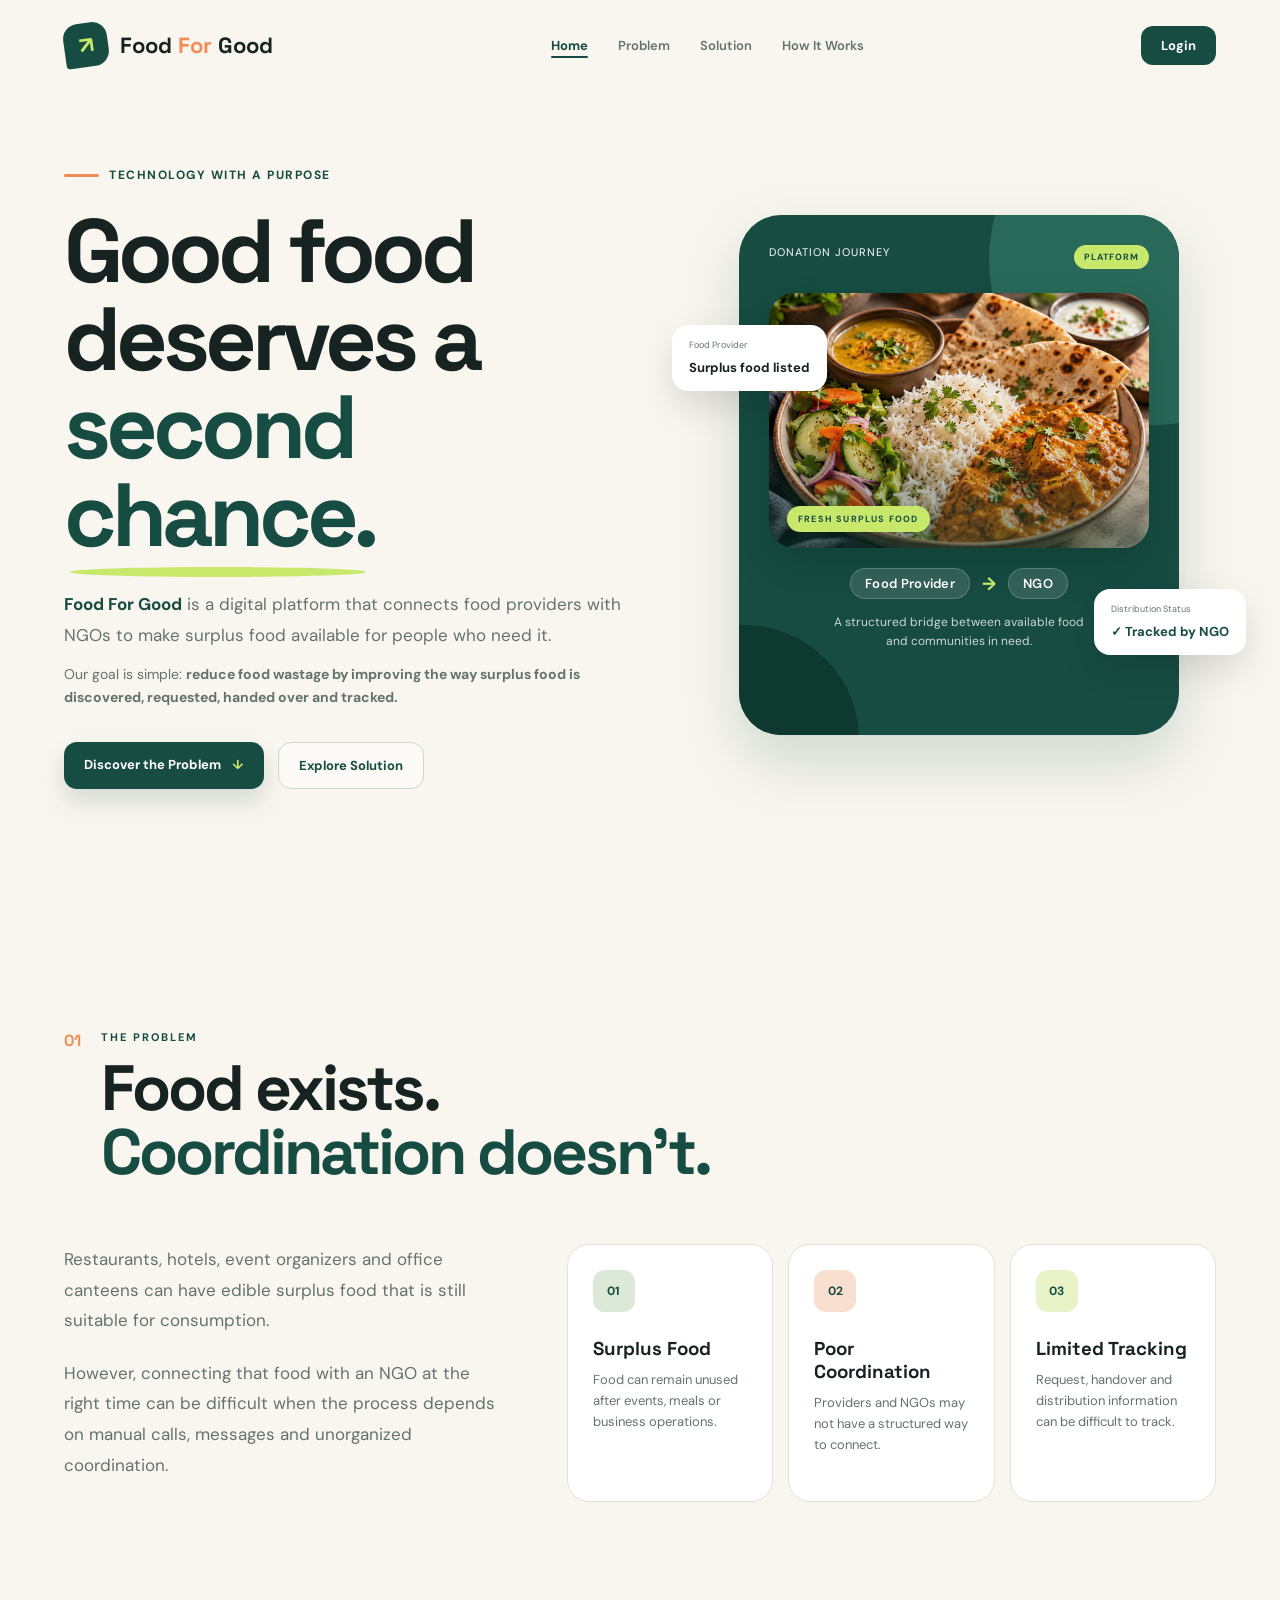
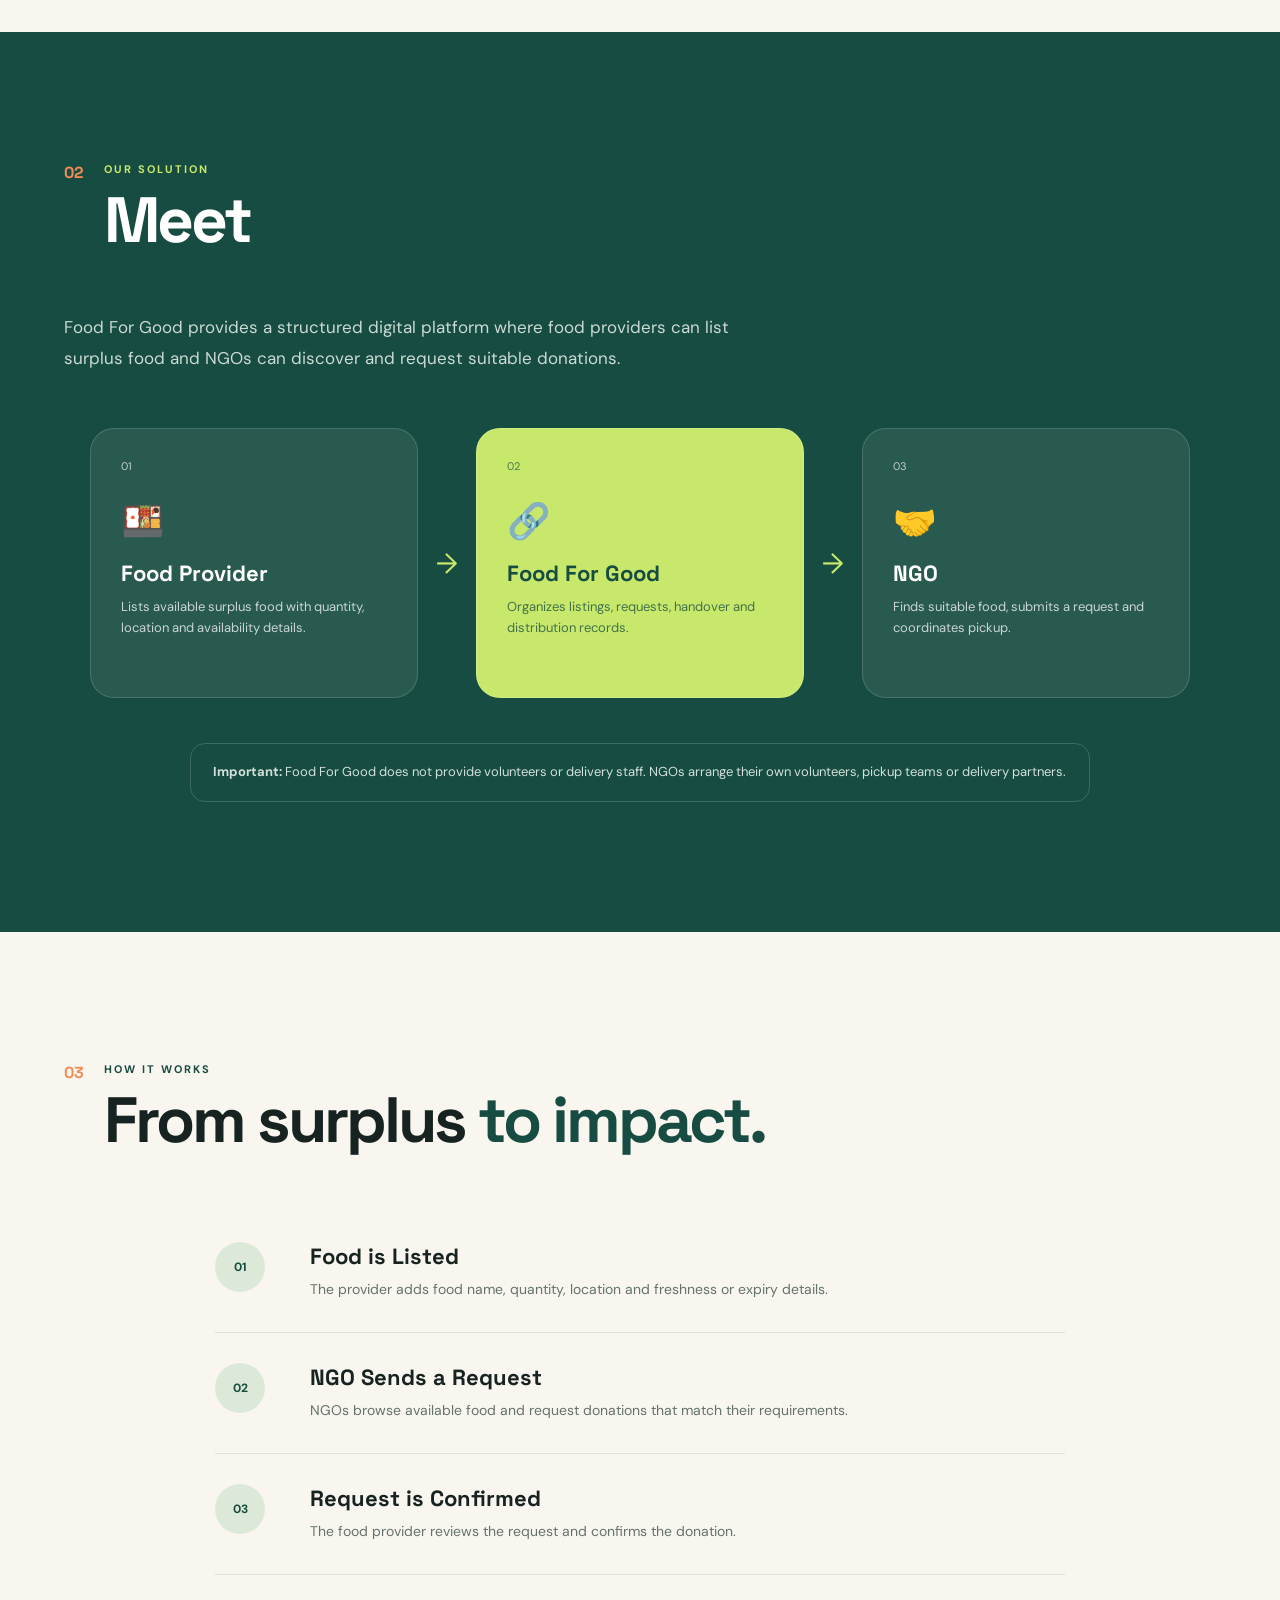
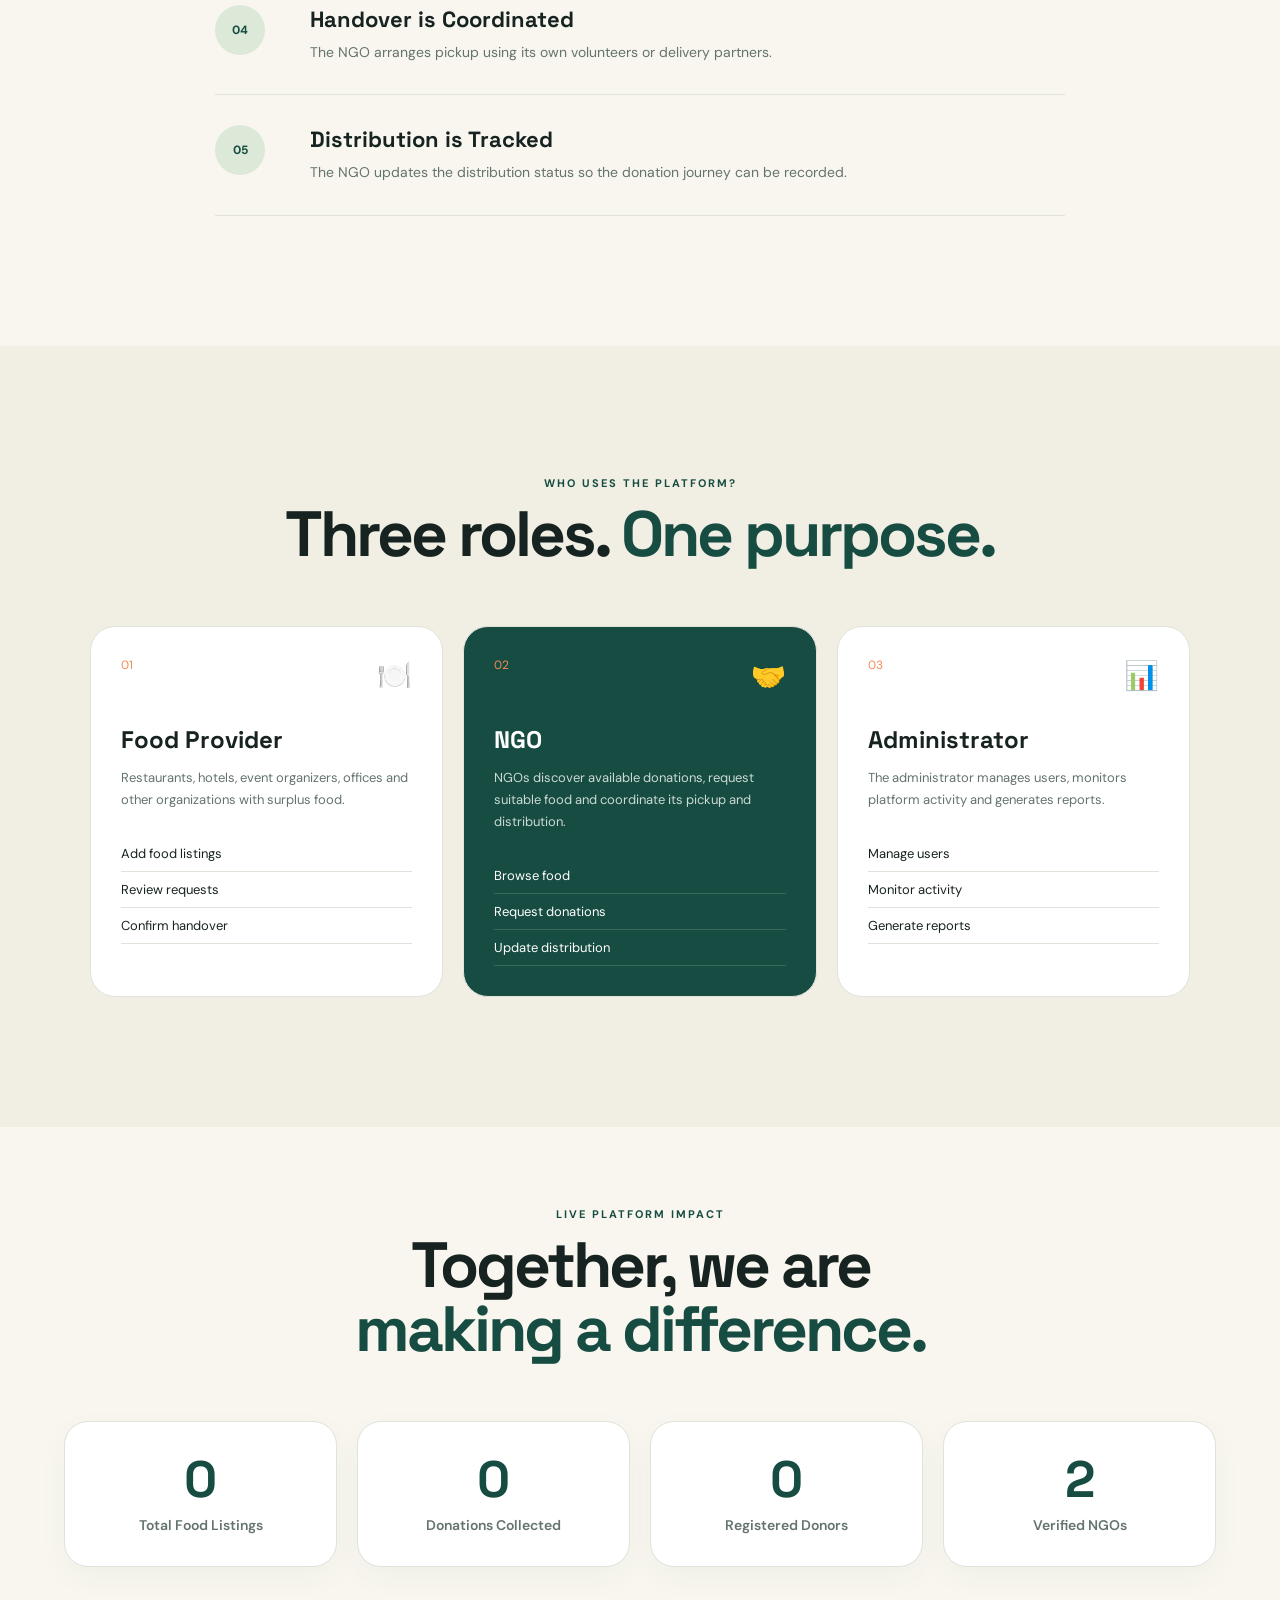
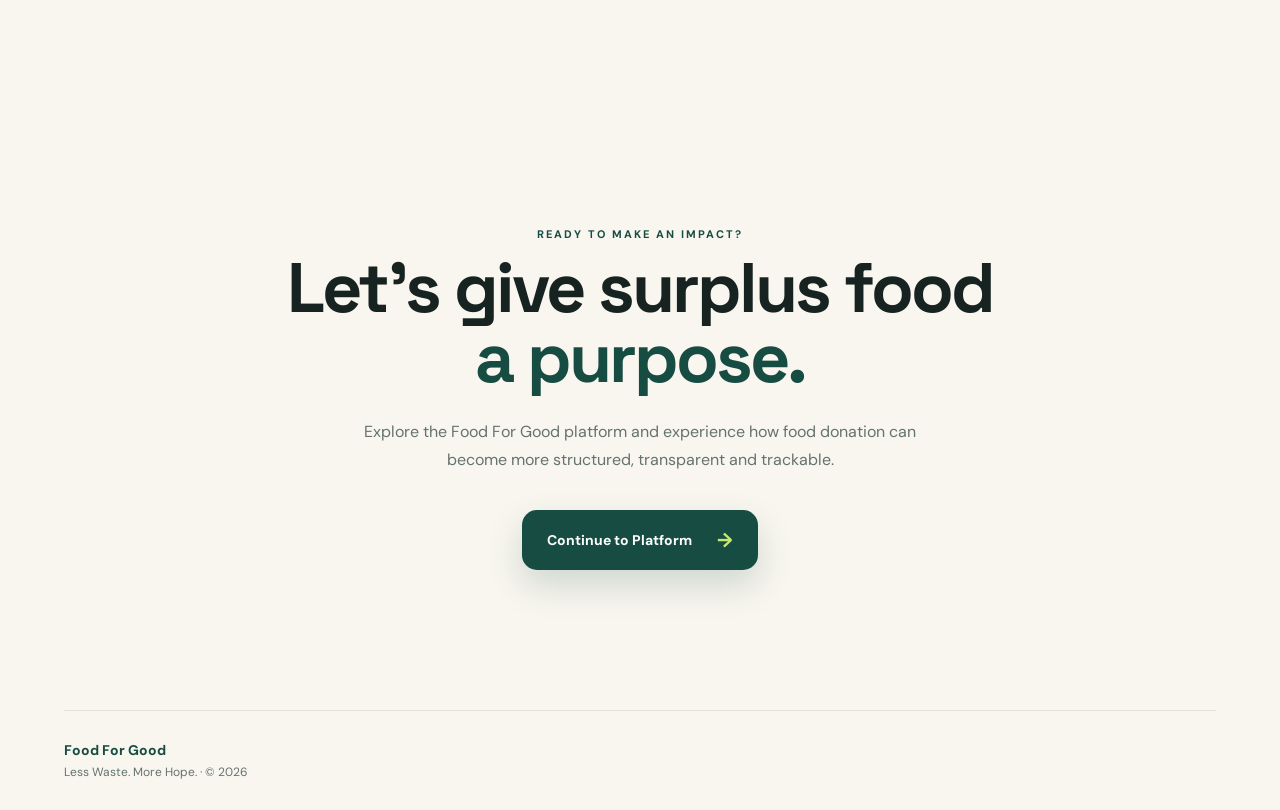
==== commit 618765cc: "feat: complete donor, ngo, and admin flows with localStorage store and fix password toggle bug" ====
--- a/index.html
+++ b/index.html
@@ -16,6 +16,10 @@
   />
 
   <link rel="stylesheet" href="style.css">
+
+  <script src="js/store.js" defer></script>
+  <script src="js/common.js" defer></script>
+  <script src="js/home.js" defer></script>
 </head>
 
 <body>
@@ -36,7 +40,11 @@
 
     </a>
 
-    <nav class="nav-links">
+    <button type="button" class="nav-toggle" id="nav-toggle" aria-label="Toggle navigation menu" aria-expanded="false">
+      ☰
+    </button>
+
+    <nav class="nav-links" id="nav-menu">
       <a href="#home">Home</a>
       <a href="#problem">Problem</a>
       <a href="#solution">Solution</a>
@@ -671,6 +679,52 @@
 
 
 
+  <!-- ================= LIVE IMPACT COUNTERS ================= -->
+
+  <section class="impact-section section">
+
+    <div class="section-heading centered">
+
+      <p class="section-label">
+        LIVE PLATFORM IMPACT
+      </p>
+
+      <h2>
+        Together, we are
+        <br>
+        <span>making a difference.</span>
+      </h2>
+
+    </div>
+
+    <div class="impact-counter-grid">
+
+      <div class="impact-counter-card">
+        <div class="impact-counter-number" data-counter="listings">0</div>
+        <div class="impact-counter-label">Total Food Listings</div>
+      </div>
+
+      <div class="impact-counter-card">
+        <div class="impact-counter-number" data-counter="collected">0</div>
+        <div class="impact-counter-label">Donations Collected</div>
+      </div>
+
+      <div class="impact-counter-card">
+        <div class="impact-counter-number" data-counter="donors">0</div>
+        <div class="impact-counter-label">Registered Donors</div>
+      </div>
+
+      <div class="impact-counter-card">
+        <div class="impact-counter-number" data-counter="ngos">0</div>
+        <div class="impact-counter-label">Verified NGOs</div>
+      </div>
+
+    </div>
+
+  </section>
+
+
+
   <!-- ================= FINAL CTA ================= -->
 
   <section class="final-section">
@@ -729,5 +783,9 @@
   </footer>
 
 
+  <button type="button" class="back-to-top" id="back-to-top" aria-label="Back to top">
+    ↑
+  </button>
+
 </body>
 </html>
--- a/style.css
+++ b/style.css
@@ -445,13 +445,13 @@
 
   width: min(440px, 100%);
 
-  min-height: 450px;
+  min-height: 520px;
 
   background: var(--green);
 
   border-radius: 42px;
 
-  padding: 30px;
+  padding: 30px 30px 36px;
 
   position: relative;
 
@@ -459,6 +459,10 @@
 
   box-shadow: 0 25px 60px rgba(23,76,66,0.18);
 
+  display: flex;
+
+  flex-direction: column;
+
 }
 
 
@@ -480,6 +484,8 @@
 
   top: -120px;
 
+  pointer-events: none;
+
 }
 
 
@@ -500,6 +506,8 @@
   left: -110px;
 
   bottom: -120px;
+
+  pointer-events: none;
 
 }
 
@@ -593,6 +601,43 @@
   letter-spacing: 1.2px;
 }
 
+.connection {
+  position: relative;
+  z-index: 2;
+  display: flex;
+  align-items: center;
+  justify-content: center;
+  gap: 12px;
+  margin-top: 20px;
+  color: white;
+  font-size: 13px;
+  font-weight: 600;
+}
+
+.connection-item {
+  background: rgba(255, 255, 255, 0.12);
+  padding: 6px 14px;
+  border-radius: 20px;
+  border: 1px solid rgba(255, 255, 255, 0.2);
+  letter-spacing: 0.3px;
+}
+
+.connection-arrow {
+  color: var(--lime);
+  font-size: 18px;
+  font-weight: 700;
+}
+
+.bottom-label {
+  position: relative;
+  z-index: 2;
+  color: rgba(255, 255, 255, 0.78);
+  font-size: 12px;
+  line-height: 1.6;
+  text-align: center;
+  margin-top: 14px;
+}
+
 /* FLOATING */
 
 .floating-note {
@@ -1587,4 +1632,263 @@
 
   }
 
-}+}
+
+
+/* ============================================================
+   INTERACTIVE EXTENSIONS — Added for Part 2
+   Sticky navbar, mobile menu, animations, counters, back-to-top
+   ============================================================ */
+
+/* Sticky Navbar */
+header.navbar {
+  position: sticky;
+  top: 0;
+  background: var(--cream);
+  z-index: 100;
+  transition: box-shadow 0.3s ease, background 0.3s ease;
+}
+
+header.navbar.navbar-scrolled {
+  box-shadow: 0 4px 20px rgba(23, 76, 66, 0.08);
+  background: rgba(248, 246, 239, 0.96);
+  backdrop-filter: blur(8px);
+}
+
+/* Active Nav Link */
+.nav-links a.nav-link-active {
+  color: var(--green);
+  font-weight: 700;
+  position: relative;
+}
+
+.nav-links a.nav-link-active::after {
+  content: "";
+  position: absolute;
+  bottom: -4px;
+  left: 0;
+  width: 100%;
+  height: 2px;
+  background: var(--green);
+  border-radius: 2px;
+}
+
+/* Mobile Nav Toggle */
+.nav-toggle {
+  display: none;
+  background: transparent;
+  border: none;
+  font-size: 24px;
+  color: var(--green);
+  cursor: pointer;
+  padding: 6px 10px;
+  border-radius: 10px;
+  line-height: 1;
+  transition: background 0.2s;
+}
+
+.nav-toggle:hover {
+  background: rgba(23, 76, 66, 0.08);
+}
+
+@media (max-width: 900px) {
+  .nav-toggle {
+    display: block;
+  }
+
+  .nav-links {
+    display: none;
+    position: absolute;
+    top: 85px;
+    left: 5%;
+    right: 5%;
+    background: #ffffff;
+    border: 1px solid var(--border);
+    border-radius: 20px;
+    padding: 24px;
+    flex-direction: column;
+    gap: 16px;
+    box-shadow: 0 20px 45px rgba(23, 76, 66, 0.15);
+    z-index: 99;
+  }
+
+  .nav-links.nav-open {
+    display: flex;
+    animation: fadeDownMenu 0.25s ease forwards;
+  }
+
+  .nav-links a {
+    font-size: 15px;
+    padding: 8px 0;
+    border-bottom: 1px solid #f2f4ef;
+  }
+
+  .nav-links a:last-child {
+    border-bottom: none;
+  }
+}
+
+@keyframes fadeDownMenu {
+  from {
+    opacity: 0;
+    transform: translateY(-10px);
+  }
+  to {
+    opacity: 1;
+    transform: translateY(0);
+  }
+}
+
+/* Scroll Animations */
+.reveal-on-scroll {
+  opacity: 0;
+  transform: translateY(28px);
+  transition: opacity 0.6s cubic-bezier(0.16, 1, 0.3, 1), transform 0.6s cubic-bezier(0.16, 1, 0.3, 1);
+}
+
+.reveal-on-scroll.revealed {
+  opacity: 1;
+  transform: translateY(0);
+}
+
+@media (prefers-reduced-motion: reduce) {
+  .reveal-on-scroll {
+    opacity: 1 !important;
+    transform: none !important;
+    transition: none !important;
+  }
+}
+
+/* Back to Top Button */
+.back-to-top {
+  position: fixed;
+  bottom: 30px;
+  right: 30px;
+  width: 46px;
+  height: 46px;
+  background: var(--green);
+  color: #ffffff;
+  border: none;
+  border-radius: 50%;
+  display: flex;
+  align-items: center;
+  justify-content: center;
+  font-size: 20px;
+  cursor: pointer;
+  box-shadow: 0 10px 25px rgba(23, 76, 66, 0.25);
+  opacity: 0;
+  visibility: hidden;
+  transform: translateY(15px);
+  transition: opacity 0.3s, transform 0.3s, visibility 0.3s, background 0.2s;
+  z-index: 90;
+}
+
+.back-to-top.visible {
+  opacity: 1;
+  visibility: visible;
+  transform: translateY(0);
+}
+
+.back-to-top:hover {
+  background: var(--dark-green);
+  transform: translateY(-2px);
+}
+
+/* Impact Counters Section */
+.impact-section {
+  padding: 80px 0 120px;
+}
+
+.impact-counter-grid {
+  display: grid;
+  grid-template-columns: repeat(4, 1fr);
+  gap: 20px;
+}
+
+.impact-counter-card {
+  background: #ffffff;
+  border: 1px solid var(--border);
+  border-radius: 24px;
+  padding: 32px 24px;
+  text-align: center;
+  transition: transform 0.3s ease, box-shadow 0.3s ease;
+  box-shadow: 0 10px 30px rgba(23, 76, 66, 0.04);
+}
+
+.impact-counter-card:hover {
+  transform: translateY(-4px);
+  box-shadow: 0 18px 40px rgba(23, 76, 66, 0.08);
+}
+
+.impact-counter-number {
+  font-family: "Space Grotesk", sans-serif;
+  font-size: clamp(38px, 4vw, 52px);
+  font-weight: 700;
+  color: var(--green);
+  line-height: 1;
+  margin-bottom: 10px;
+}
+
+.impact-counter-label {
+  font-size: 14px;
+  color: var(--muted);
+  font-weight: 600;
+}
+
+@media (max-width: 900px) {
+  .impact-counter-grid {
+    grid-template-columns: repeat(2, 1fr);
+  }
+}
+
+@media (max-width: 500px) {
+  .impact-counter-grid {
+    grid-template-columns: 1fr;
+  }
+  .impact-counter-card {
+    padding: 24px 18px;
+  }
+}
+
+/* Global Toast Notifications */
+.ffg-toast {
+  position: fixed;
+  bottom: 24px;
+  left: 50%;
+  transform: translateX(-50%) translateY(30px);
+  padding: 12px 24px;
+  border-radius: 14px;
+  font-size: 14px;
+  font-weight: 600;
+  font-family: 'DM Sans', sans-serif;
+  color: #ffffff;
+  background: var(--green);
+  box-shadow: 0 12px 35px rgba(0, 0, 0, 0.22);
+  z-index: 10000;
+  opacity: 0;
+  visibility: hidden;
+  transition: opacity 0.3s ease, transform 0.3s ease, visibility 0.3s;
+  pointer-events: none;
+}
+
+.ffg-toast--show {
+  opacity: 1;
+  visibility: visible;
+  transform: translateX(-50%) translateY(0);
+}
+
+.ffg-toast--success {
+  background: var(--green);
+  border: 1px solid var(--lime);
+  color: #ffffff;
+}
+
+.ffg-toast--error {
+  background: #c0392b;
+  color: #ffffff;
+}
+
+.ffg-toast--info {
+  background: #0e392f;
+  color: #ffffff;
+}
